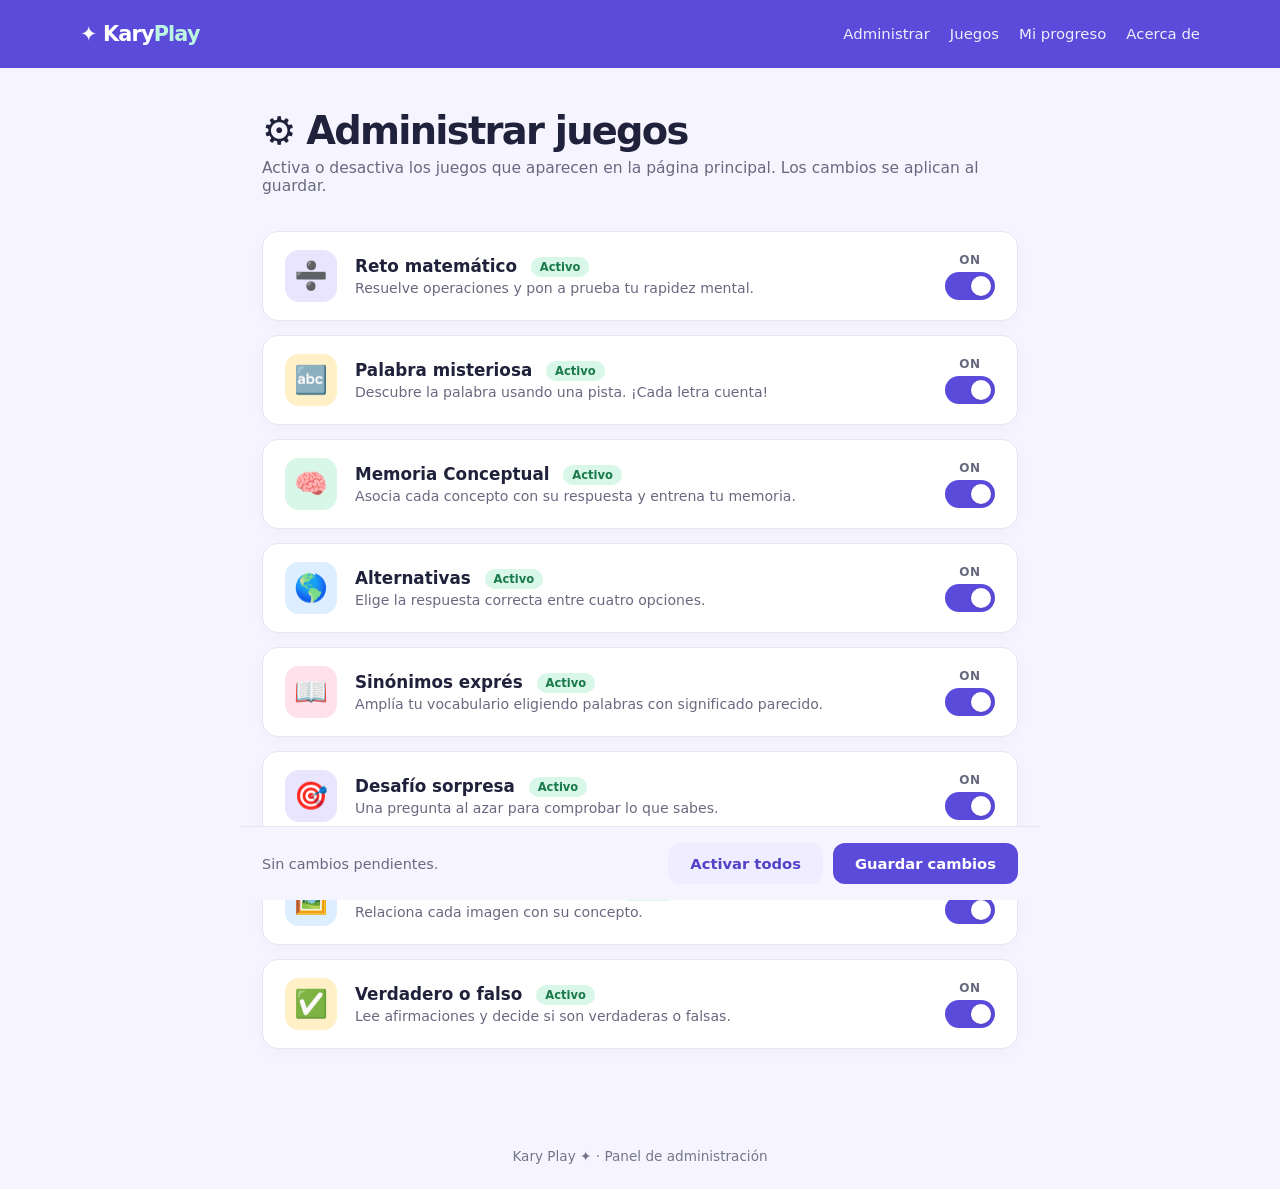
==== admin.html @ c6dd1d14 "Agregar juego Verdadero o falso con 8 archivos JSON por curso" ====
﻿<!doctype html>
<html lang="es">
<head>
<meta charset="utf-8"><meta name="viewport" content="width=device-width, initial-scale=1">
<title>Administrar juegos · Kary Play</title>
<style>
:root {
  --site-primary:#5B4BDB; --site-on-primary:#FFFFFF;
  --site-secondary:#DFF7EF; --site-on-secondary:#163C35;
  --site-background:#F6F5FF; --site-on-background:#20213A;
  --site-font-body:Inter, ui-sans-serif, system-ui, -apple-system, BlinkMacSystemFont, "Segoe UI", sans-serif;
  color-scheme:light dark;
}
*{box-sizing:border-box}
body{margin:0;font-family:var(--site-font-body);background:var(--site-background);color:var(--site-on-background)}
#app{background-color:var(--site-background);color:var(--site-on-background);min-height:100vh}
header{background:var(--site-primary);color:var(--site-on-primary);padding:22px max(22px,calc((100vw - 1120px)/2));display:flex;align-items:center;justify-content:space-between;gap:16px}
.logo{font-weight:900;font-size:1.3rem;letter-spacing:-.04em}.logo span{color:#BDF5E3}
.nav{display:flex;gap:20px;font-size:.93rem}.nav a{color:inherit;text-decoration:none;opacity:.9}.nav a:hover{text-decoration:underline}
main{max-width:800px;margin:auto;padding:40px 22px 60px}
.page-title{font-size:clamp(1.6rem,4vw,2.4rem);letter-spacing:-.045em;margin:0 0 6px}
.page-sub{color:light-dark(#686980,#c6c6d9);margin:0 0 36px;font-size:.97rem}
.games-list{display:flex;flex-direction:column;gap:14px}
.game-row{background:light-dark(#FFFFFF,#24243A);border:1px solid light-dark(#E7E5F3,#3b3b53);border-radius:16px;padding:18px 22px;display:flex;align-items:center;gap:18px;box-shadow:0 4px 14px #3028790a;transition:opacity .2s}
.game-row.disabled-row{opacity:.55}
.game-icon{height:52px;width:52px;border-radius:14px;display:grid;place-items:center;font-size:1.7rem;flex-shrink:0}
.purple{background:#E9E5FF}.yellow{background:#FFF0C8}.green{background:#D9F7E9}.blue{background:#DCEEFF}.pink{background:#FFE1EC}
.game-info{flex:1}
.game-info h3{margin:0 0 3px;font-size:1.05rem}
.game-info p{margin:0;font-size:.88rem;color:light-dark(#686980,#c6c6d9)}
/* Toggle switch */
.toggle-wrap{display:flex;flex-direction:column;align-items:center;gap:5px;flex-shrink:0}
.toggle-label{font-size:.75rem;font-weight:700;color:light-dark(#686980,#c6c6d9);text-transform:uppercase;letter-spacing:.06em}
.toggle{position:relative;display:inline-block;width:50px;height:28px}
.toggle input{opacity:0;width:0;height:0}
.slider{position:absolute;inset:0;background:light-dark(#D5D3EC,#44445d);border-radius:28px;cursor:pointer;transition:background .2s}
.slider:before{content:'';position:absolute;height:20px;width:20px;left:4px;top:4px;background:#fff;border-radius:50%;transition:transform .2s;box-shadow:0 1px 4px #0002}
input:checked + .slider{background:#5B4BDB}
input:checked + .slider:before{transform:translateX(22px)}
.badge{display:inline-block;font-size:.72rem;font-weight:800;padding:3px 9px;border-radius:20px;margin-left:8px;vertical-align:middle}
.badge.on{background:#D9F7E9;color:#1a7a4a}
.badge.off{background:#FFE1EC;color:#a5334d}
.save-bar{position:sticky;bottom:0;background:light-dark(#F6F5FF,#1a1a2e);border-top:1px solid light-dark(#E7E5F3,#3b3b53);padding:16px 22px;display:flex;align-items:center;justify-content:space-between;gap:16px;margin:0 -22px -60px}
.save-bar p{margin:0;font-size:.9rem;color:light-dark(#686980,#c6c6d9)}
.btn{border:0;border-radius:12px;padding:12px 22px;background:var(--site-primary);color:white;font-weight:800;font-size:.92rem;cursor:pointer;font-family:inherit}
.btn:hover{filter:brightness(1.08);transform:translateY(-1px)}
.btn.secondary{background:light-dark(#EFEDFF,#39364f);color:light-dark(#5142c8,#ddd8ff)}
.toast{position:fixed;bottom:80px;left:50%;transform:translateX(-50%) translateY(20px);background:#20213A;color:#fff;padding:12px 24px;border-radius:12px;font-size:.9rem;font-weight:700;opacity:0;pointer-events:none;transition:opacity .3s,transform .3s;z-index:99}
.toast.show{opacity:1;transform:translateX(-50%) translateY(0)}
footer{text-align:center;padding:25px;color:light-dark(#74758a,#b6b6ca);font-size:.85rem}
@media(max-width:600px){.game-row{flex-wrap:wrap}.toggle-wrap{flex-direction:row;gap:10px}.save-bar{flex-direction:column;align-items:stretch;text-align:center}}
@media(prefers-color-scheme:dark){body{background:#16162a}}
</style>
</head>
<body><div id="app">
<header>
  <div class="logo">✦ Kary<span>Play</span></div>
  <nav class="nav">
    <a href="admin.html">Administrar</a>
    <a href="index.html#juegos">Juegos</a>
    <a href="index.html#progreso">Mi progreso</a>
    <a href="index.html#acerca">Acerca de</a>
  </nav>
</header>
<main>
  <h1 class="page-title">⚙️ Administrar juegos</h1>
  <p class="page-sub">Activa o desactiva los juegos que aparecen en la página principal. Los cambios se aplican al guardar.</p>

  <div class="games-list" id="gamesList"></div>

  <div class="save-bar">
    <p id="statusMsg">Sin cambios pendientes.</p>
    <div style="display:flex;gap:10px">
      <button class="btn secondary" onclick="resetAll()">Activar todos</button>
      <button class="btn" onclick="saveSettings()">Guardar cambios</button>
    </div>
  </div>
</main>
<footer>Kary Play ✦ · Panel de administración</footer>
</div>

<div class="toast" id="toast"></div>

<script>
const GAMES = [
  { id:'math',     icon:'➗', color:'purple', name:'Reto matemático',         desc:'Resuelve operaciones y pon a prueba tu rapidez mental.' },
  { id:'word',     icon:'🔤', color:'yellow', name:'Palabra misteriosa',       desc:'Descubre la palabra usando una pista. ¡Cada letra cuenta!' },
  { id:'memory',   icon:'🧠', color:'green',  name:'Memoria Conceptual',       desc:'Asocia cada concepto con su respuesta y entrena tu memoria.' },
  { id:'trivia',   icon:'🌎', color:'blue',   name:'Alternativas',             desc:'Elige la respuesta correcta entre cuatro opciones.' },
  { id:'synonym',  icon:'📖', color:'pink',   name:'Sinónimos exprés',         desc:'Amplía tu vocabulario eligiendo palabras con significado parecido.' },
  { id:'surprise', icon:'🎯', color:'purple', name:'Desafío sorpresa',         desc:'Una pregunta al azar para comprobar lo que sabes.' },
  { id:'match',    icon:'🖼️', color:'blue',   name:'Match: Imagen y concepto', desc:'Relaciona cada imagen con su concepto.' },
  { id:'vf',       icon:'✅',  color:'yellow', name:'Verdadero o falso',         desc:'Lee afirmaciones y decide si son verdaderas o falsas.' }
];

const STORAGE_KEY = 'karyplay_games';

function loadSettings() {
  try {
    const saved = localStorage.getItem(STORAGE_KEY);
    return saved ? JSON.parse(saved) : {};
  } catch { return {}; }
}

function isEnabled(id, settings) {
  return settings[id] !== false; // default: enabled
}

let current = loadSettings();
let saved   = loadSettings();
let dirty   = false;

function render() {
  const list = document.getElementById('gamesList');
  list.innerHTML = '';
  GAMES.forEach(g => {
    const on = isEnabled(g.id, current);
    const row = document.createElement('div');
    row.className = 'game-row' + (on ? '' : ' disabled-row');
    row.id = 'row-' + g.id;
    row.innerHTML = `
      <div class="game-icon ${g.color}">${g.icon}</div>
      <div class="game-info">
        <h3>${g.name} <span class="badge ${on ? 'on' : 'off'}" id="badge-${g.id}">${on ? 'Activo' : 'Inactivo'}</span></h3>
        <p>${g.desc}</p>
      </div>
      <div class="toggle-wrap">
        <span class="toggle-label">${on ? 'ON' : 'OFF'}</span>
        <label class="toggle" aria-label="Activar ${g.name}">
          <input type="checkbox" id="toggle-${g.id}" ${on ? 'checked' : ''} onchange="toggle('${g.id}')">
          <span class="slider"></span>
        </label>
      </div>`;
    list.appendChild(row);
  });
  updateStatus();
}

function toggle(id) {
  const checked = document.getElementById('toggle-' + id).checked;
  current[id] = checked;
  const row   = document.getElementById('row-' + id);
  const badge = document.getElementById('badge-' + id);
  const label = row.querySelector('.toggle-label');
  row.className = 'game-row' + (checked ? '' : ' disabled-row');
  badge.className = 'badge ' + (checked ? 'on' : 'off');
  badge.textContent = checked ? 'Activo' : 'Inactivo';
  label.textContent = checked ? 'ON' : 'OFF';
  dirty = true;
  updateStatus();
}

function updateStatus() {
  const pending = GAMES.filter(g => current[g.id] !== saved[g.id]).length;
  document.getElementById('statusMsg').textContent =
    pending > 0
      ? `${pending} cambio${pending > 1 ? 's' : ''} sin guardar.`
      : 'Sin cambios pendientes.';
}

function saveSettings() {
  try {
    localStorage.setItem(STORAGE_KEY, JSON.stringify(current));
    saved  = { ...current };
    dirty  = false;
    showToast('✅ Cambios guardados correctamente.');
    updateStatus();
  } catch {
    showToast('❌ Error al guardar. Verifica que las cookies estén habilitadas.');
  }
}

function resetAll() {
  GAMES.forEach(g => { current[g.id] = true; });
  render();
  dirty = true;
  updateStatus();
}

function showToast(msg) {
  const t = document.getElementById('toast');
  t.textContent = msg;
  t.classList.add('show');
  setTimeout(() => t.classList.remove('show'), 2800);
}

// Warn before leaving with unsaved changes
window.addEventListener('beforeunload', e => {
  if (dirty) { e.preventDefault(); e.returnValue = ''; }
});

render();
</script>
</body></html>
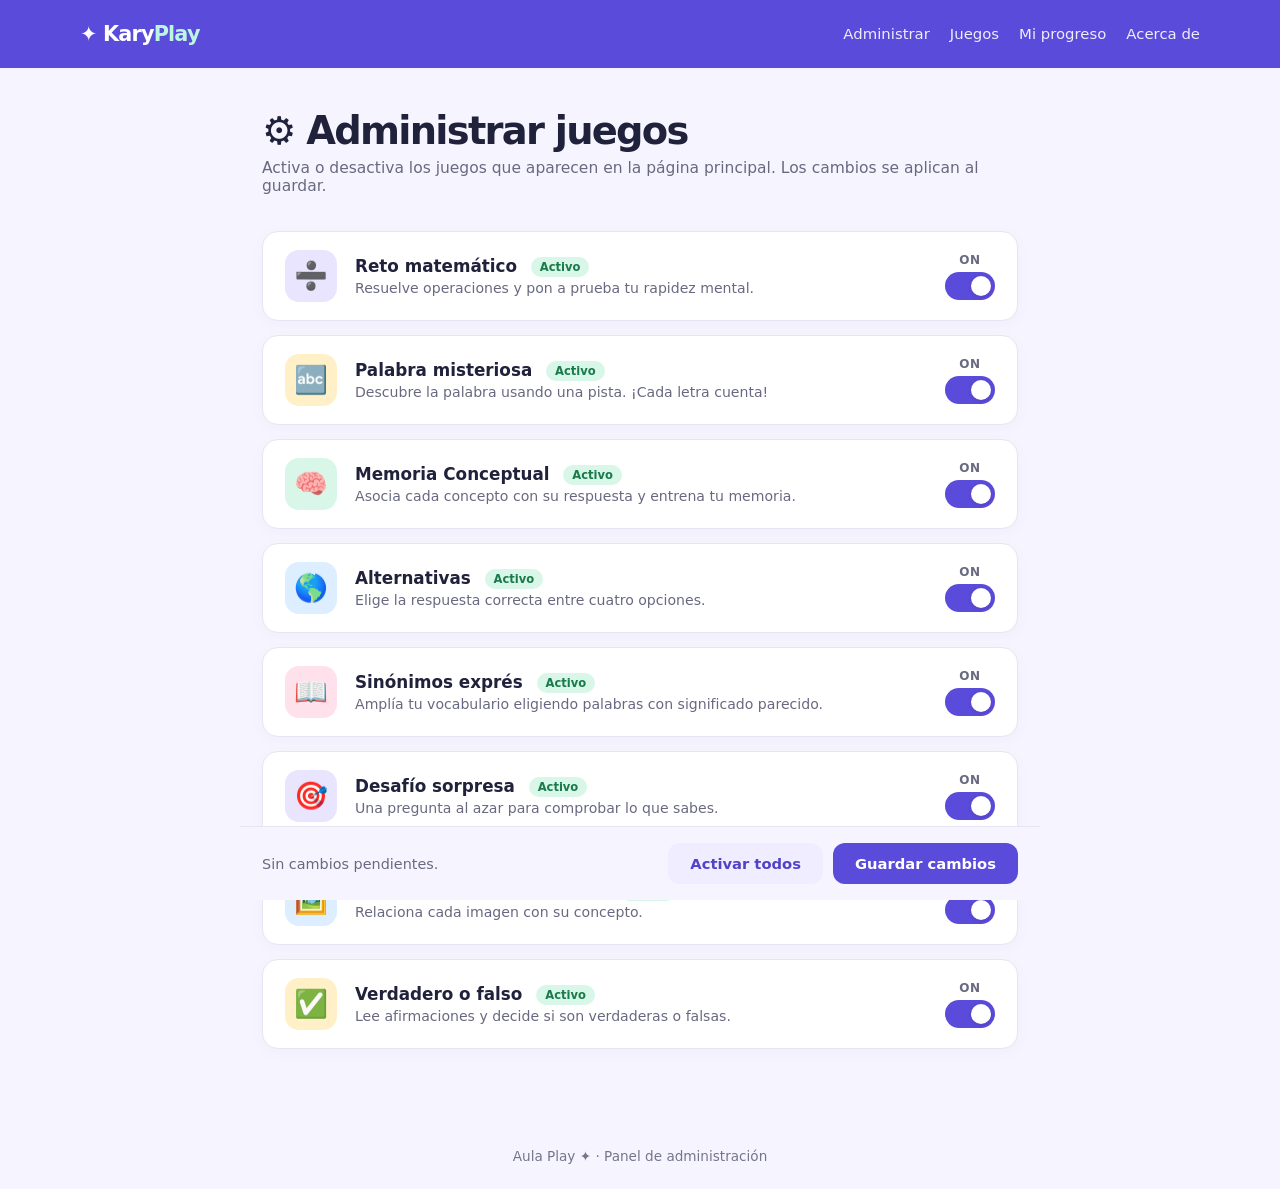
==== commit f5bea49b: "Reemplazar Kary Play por Aula Play en todo el sitio" ====
--- a/admin.html
+++ b/admin.html
@@ -2,7 +2,7 @@
 <html lang="es">
 <head>
 <meta charset="utf-8"><meta name="viewport" content="width=device-width, initial-scale=1">
-<title>Administrar juegos · Kary Play</title>
+<title>Administrar juegos · Aula Play</title>
 <style>
 :root {
   --site-primary:#5B4BDB; --site-on-primary:#FFFFFF;
@@ -76,7 +76,7 @@
     </div>
   </div>
 </main>
-<footer>Kary Play ✦ · Panel de administración</footer>
+<footer>Aula Play ✦ · Panel de administración</footer>
 </div>
 
 <div class="toast" id="toast"></div>
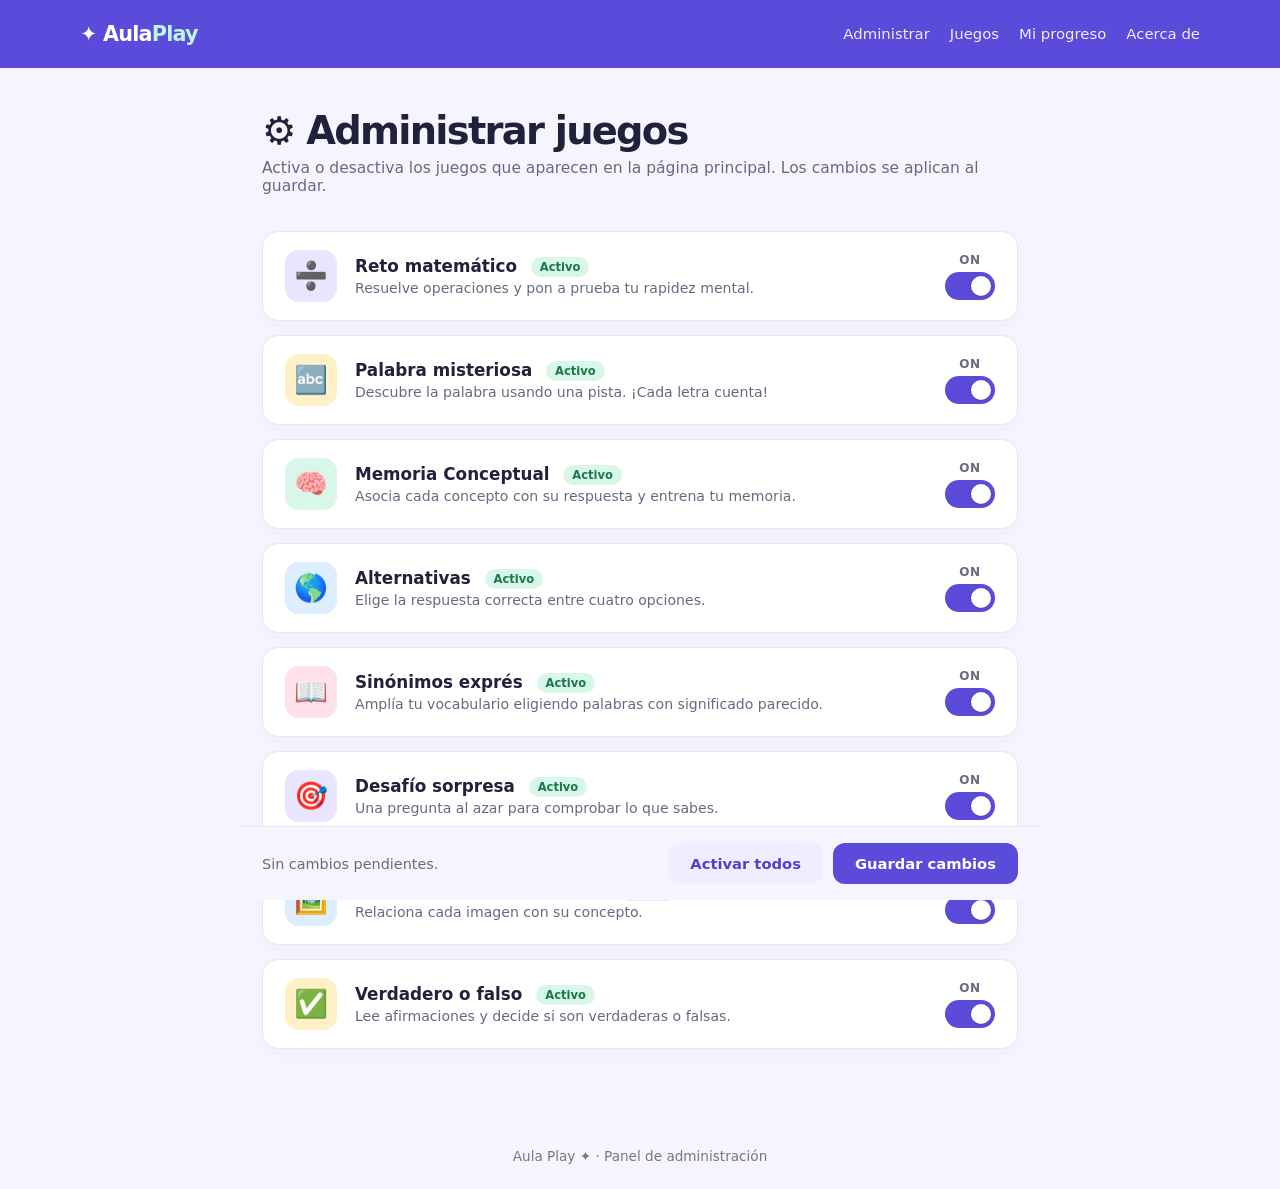
==== commit d0187625: "Completar reemplazo de Kary por Aula en logotipos del encabezado" ====
--- a/admin.html
+++ b/admin.html
@@ -54,7 +54,7 @@
 </head>
 <body><div id="app">
 <header>
-  <div class="logo">✦ Kary<span>Play</span></div>
+  <div class="logo">✦ Aula<span>Play</span></div>
   <nav class="nav">
     <a href="admin.html">Administrar</a>
     <a href="index.html#juegos">Juegos</a>
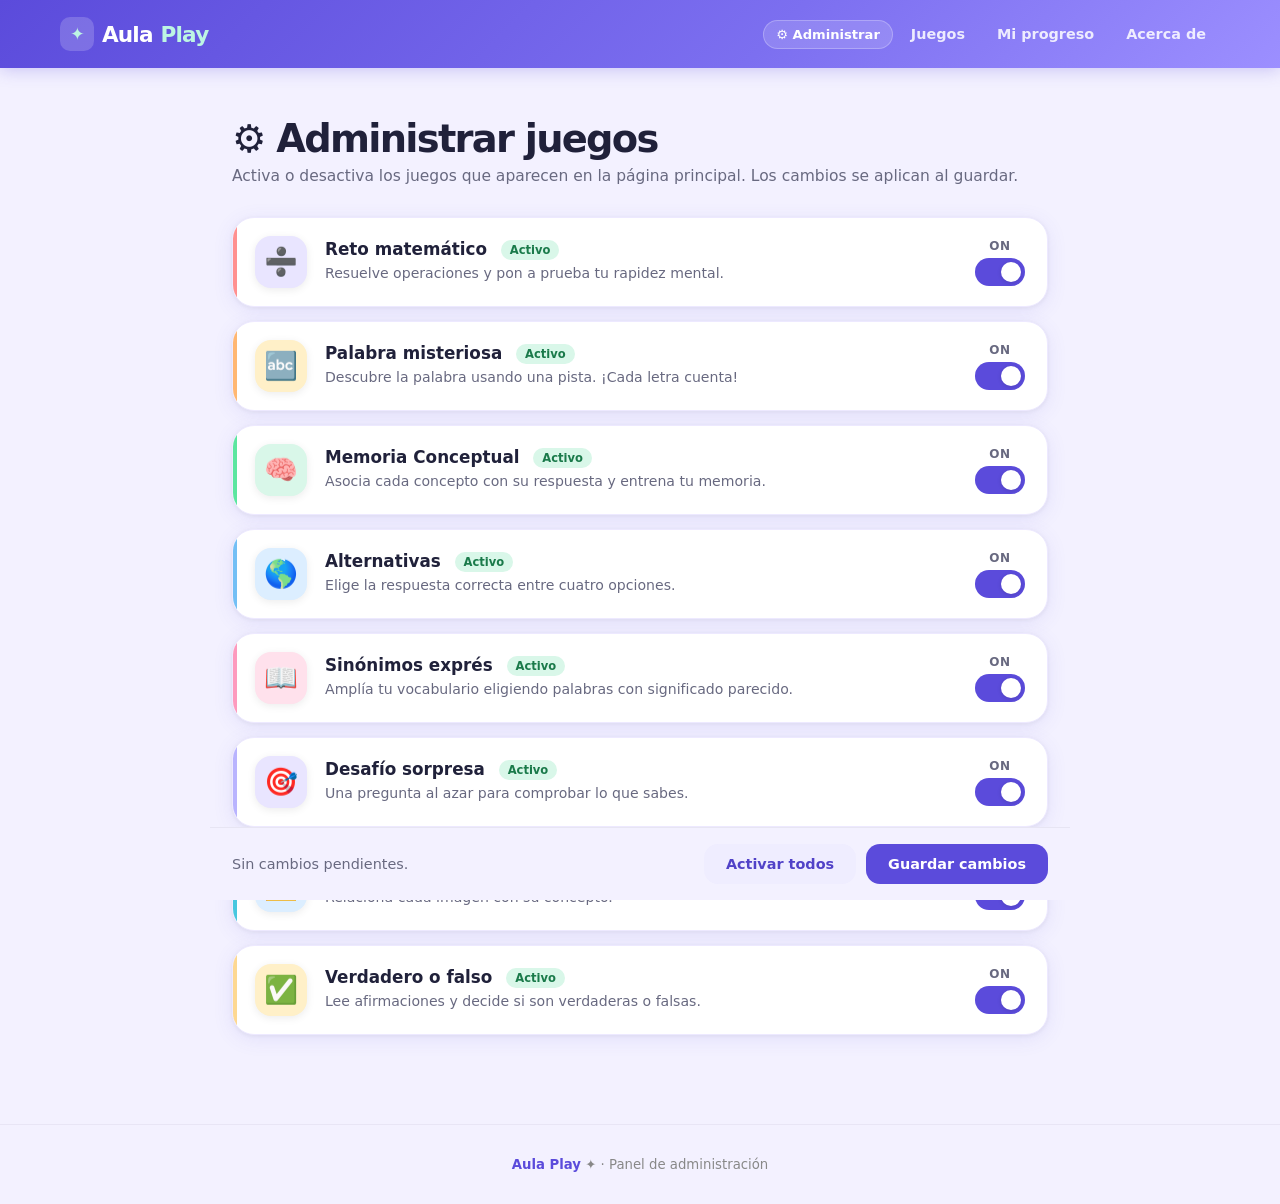
==== commit fa0d6b69: "Homologar estilo de admin.html con el rediseño de index.html" ====
--- a/admin.html
+++ b/admin.html
@@ -4,31 +4,168 @@
 <meta charset="utf-8"><meta name="viewport" content="width=device-width, initial-scale=1">
 <title>Administrar juegos · Aula Play</title>
 <style>
+/* ═══════════════════════════════════════════════════════════════
+   VARIABLES Y RESET (homologado con index.html)
+═══════════════════════════════════════════════════════════════ */
 :root {
-  --site-primary:#5B4BDB; --site-on-primary:#FFFFFF;
-  --site-secondary:#DFF7EF; --site-on-secondary:#163C35;
-  --site-background:#F6F5FF; --site-on-background:#20213A;
+  --site-primary:#5B4BDB;
+  --site-primary-dark:#4538b8;
+  --site-primary-light:#7c6ff0;
+  --site-on-primary:#FFFFFF;
+  --site-secondary:#DFF7EF;
+  --site-on-secondary:#163C35;
+  --site-background:#F3F1FF;
+  --site-on-background:#20213A;
+
   --site-font-body:Inter, ui-sans-serif, system-ui, -apple-system, BlinkMacSystemFont, "Segoe UI", sans-serif;
+
+  --radius-card:22px;
+  --radius-btn:14px;
+  --shadow-card:0 4px 20px rgba(91,75,219,.10), 0 1px 4px rgba(0,0,0,.06);
+  --shadow-card-hover:0 12px 36px rgba(91,75,219,.18), 0 2px 8px rgba(0,0,0,.08);
+  --transition-fast:.15s ease;
+  --transition-med:.25s ease;
+
   color-scheme:light dark;
 }
-*{box-sizing:border-box}
-body{margin:0;font-family:var(--site-font-body);background:var(--site-background);color:var(--site-on-background)}
-#app{background-color:var(--site-background);color:var(--site-on-background);min-height:100vh}
-header{background:var(--site-primary);color:var(--site-on-primary);padding:22px max(22px,calc((100vw - 1120px)/2));display:flex;align-items:center;justify-content:space-between;gap:16px}
-.logo{font-weight:900;font-size:1.3rem;letter-spacing:-.04em}.logo span{color:#BDF5E3}
-.nav{display:flex;gap:20px;font-size:.93rem}.nav a{color:inherit;text-decoration:none;opacity:.9}.nav a:hover{text-decoration:underline}
-main{max-width:800px;margin:auto;padding:40px 22px 60px}
-.page-title{font-size:clamp(1.6rem,4vw,2.4rem);letter-spacing:-.045em;margin:0 0 6px}
-.page-sub{color:light-dark(#686980,#c6c6d9);margin:0 0 36px;font-size:.97rem}
+
+*, *::before, *::after { box-sizing:border-box; }
+body {
+  margin:0;
+  font-family:var(--site-font-body);
+  background:var(--site-background);
+  color:var(--site-on-background);
+  -webkit-font-smoothing:antialiased;
+}
+#app {
+  background:var(--site-background);
+  color:var(--site-on-background);
+  min-height:100vh;
+}
+
+/* ═══════════════════════════════════════════════════════════════
+   HEADER & NAVEGACIÓN (homologado con index.html)
+═══════════════════════════════════════════════════════════════ */
+header {
+  background: linear-gradient(135deg, #5B4BDB 0%, #7c6ff0 60%, #9c8fff 100%);
+  color:var(--site-on-primary);
+  padding:0 max(22px, calc((100vw - 1160px) / 2));
+  display:flex;
+  align-items:center;
+  justify-content:space-between;
+  gap:16px;
+  height:68px;
+  position:sticky;
+  top:0;
+  z-index:100;
+  box-shadow:0 2px 16px rgba(91,75,219,.28);
+}
+.logo {
+  font-weight:900;
+  font-size:1.35rem;
+  letter-spacing:-.04em;
+  display:flex;
+  align-items:center;
+  gap:8px;
+  text-decoration:none;
+  color:inherit;
+}
+.logo .logo-icon {
+  width:34px;
+  height:34px;
+  background:rgba(255,255,255,.18);
+  border-radius:10px;
+  display:grid;
+  place-items:center;
+  font-size:1.1rem;
+  flex-shrink:0;
+}
+.logo span { color:#BDF5E3; }
+
+.nav {
+  display:flex;
+  align-items:center;
+  gap:4px;
+  font-size:.9rem;
+}
+.nav a {
+  color:rgba(255,255,255,.85);
+  text-decoration:none;
+  padding:7px 14px;
+  border-radius:20px;
+  font-weight:600;
+  transition:background var(--transition-fast), color var(--transition-fast);
+  white-space:nowrap;
+}
+.nav a:hover {
+  background:rgba(255,255,255,.18);
+  color:#fff;
+  text-decoration:none;
+}
+.nav a:first-child {
+  background:rgba(255,255,255,.15);
+  color:#fff;
+  font-size:.82rem;
+  padding:6px 12px;
+  border:1px solid rgba(255,255,255,.25);
+}
+.nav a:first-child:hover { background:rgba(255,255,255,.28); }
+
+/* ═══════════════════════════════════════════════════════════════
+   MAIN & CABECERA DE PÁGINA
+═══════════════════════════════════════════════════════════════ */
+main{max-width:860px;margin:0 auto;padding:48px 22px 70px}
+.page-title{font-size:clamp(1.6rem,4vw,2.4rem);letter-spacing:-.045em;margin:0 0 6px;font-weight:900}
+.page-sub{color:light-dark(#686980,#c6c6d9);margin:0 0 32px;font-size:.97rem}
+
+/* ═══════════════════════════════════════════════════════════════
+   LISTA DE JUEGOS (tarjetas homologadas con .game-card)
+═══════════════════════════════════════════════════════════════ */
 .games-list{display:flex;flex-direction:column;gap:14px}
-.game-row{background:light-dark(#FFFFFF,#24243A);border:1px solid light-dark(#E7E5F3,#3b3b53);border-radius:16px;padding:18px 22px;display:flex;align-items:center;gap:18px;box-shadow:0 4px 14px #3028790a;transition:opacity .2s}
-.game-row.disabled-row{opacity:.55}
-.game-icon{height:52px;width:52px;border-radius:14px;display:grid;place-items:center;font-size:1.7rem;flex-shrink:0}
+.game-row{
+  background:light-dark(#FFFFFF,#1e1e34);
+  border:1.5px solid light-dark(#ede9ff,#2e2e4a);
+  border-radius:var(--radius-card);
+  padding:18px 22px;
+  display:flex;
+  align-items:center;
+  gap:18px;
+  box-shadow:var(--shadow-card);
+  transition:transform var(--transition-med),box-shadow var(--transition-med),border-color var(--transition-med),opacity .2s;
+  position:relative;
+  overflow:hidden;
+}
+.game-row::before{
+  content:'';
+  position:absolute;
+  top:0;left:0;bottom:0;
+  width:4px;
+  background:var(--card-accent,#5B4BDB);
+  opacity:.75;
+}
+.game-row:hover{
+  transform:translateY(-3px);
+  box-shadow:var(--shadow-card-hover);
+  border-color:light-dark(#c8bfff,#4a4070);
+}
+.game-row.disabled-row{opacity:.5}
+/* Acentos por juego (mismo criterio que index.html) */
+#row-math    { --card-accent:#FF6B6B; }
+#row-word    { --card-accent:#FF9F43; }
+#row-memory  { --card-accent:#26de81; }
+#row-trivia  { --card-accent:#45AAF2; }
+#row-synonym { --card-accent:#FD79A8; }
+#row-surprise{ --card-accent:#A29BFE; }
+#row-match   { --card-accent:#0AB5D5; }
+#row-vf      { --card-accent:#FDCB6E; }
+
+.game-icon{height:52px;width:52px;border-radius:16px;display:grid;place-items:center;font-size:1.7rem;flex-shrink:0;box-shadow:0 2px 8px rgba(0,0,0,.08)}
 .purple{background:#E9E5FF}.yellow{background:#FFF0C8}.green{background:#D9F7E9}.blue{background:#DCEEFF}.pink{background:#FFE1EC}
-.game-info{flex:1}
-.game-info h3{margin:0 0 3px;font-size:1.05rem}
-.game-info p{margin:0;font-size:.88rem;color:light-dark(#686980,#c6c6d9)}
-/* Toggle switch */
+.game-info{flex:1;min-width:0}
+.game-info h3{margin:0 0 3px;font-size:1.05rem;font-weight:800}
+.game-info p{margin:0;font-size:.88rem;color:light-dark(#686980,#c6c6d9);line-height:1.5}
+
+/* ── Toggle switch ── */
 .toggle-wrap{display:flex;flex-direction:column;align-items:center;gap:5px;flex-shrink:0}
 .toggle-label{font-size:.75rem;font-weight:700;color:light-dark(#686980,#c6c6d9);text-transform:uppercase;letter-spacing:.06em}
 .toggle{position:relative;display:inline-block;width:50px;height:28px}
@@ -37,26 +174,86 @@
 .slider:before{content:'';position:absolute;height:20px;width:20px;left:4px;top:4px;background:#fff;border-radius:50%;transition:transform .2s;box-shadow:0 1px 4px #0002}
 input:checked + .slider{background:#5B4BDB}
 input:checked + .slider:before{transform:translateX(22px)}
+
+/* ── Badges ── */
 .badge{display:inline-block;font-size:.72rem;font-weight:800;padding:3px 9px;border-radius:20px;margin-left:8px;vertical-align:middle}
 .badge.on{background:#D9F7E9;color:#1a7a4a}
 .badge.off{background:#FFE1EC;color:#a5334d}
-.save-bar{position:sticky;bottom:0;background:light-dark(#F6F5FF,#1a1a2e);border-top:1px solid light-dark(#E7E5F3,#3b3b53);padding:16px 22px;display:flex;align-items:center;justify-content:space-between;gap:16px;margin:0 -22px -60px}
+
+/* ═══════════════════════════════════════════════════════════════
+   BARRA DE GUARDADO
+═══════════════════════════════════════════════════════════════ */
+.save-bar{position:sticky;bottom:0;background:light-dark(#F3F1FF,#131325);border-top:1px solid light-dark(#E7E5F3,#2a2a40);padding:16px 22px;display:flex;align-items:center;justify-content:space-between;gap:16px;margin:0 -22px -70px}
 .save-bar p{margin:0;font-size:.9rem;color:light-dark(#686980,#c6c6d9)}
-.btn{border:0;border-radius:12px;padding:12px 22px;background:var(--site-primary);color:white;font-weight:800;font-size:.92rem;cursor:pointer;font-family:inherit}
-.btn:hover{filter:brightness(1.08);transform:translateY(-1px)}
-.btn.secondary{background:light-dark(#EFEDFF,#39364f);color:light-dark(#5142c8,#ddd8ff)}
-.toast{position:fixed;bottom:80px;left:50%;transform:translateX(-50%) translateY(20px);background:#20213A;color:#fff;padding:12px 24px;border-radius:12px;font-size:.9rem;font-weight:700;opacity:0;pointer-events:none;transition:opacity .3s,transform .3s;z-index:99}
+
+/* ═══════════════════════════════════════════════════════════════
+   BOTONES (homologado con index.html)
+═══════════════════════════════════════════════════════════════ */
+.btn{
+  border:0;
+  border-radius:var(--radius-btn);
+  padding:12px 22px;
+  background:var(--site-primary);
+  color:#fff;
+  font-weight:800;
+  font-size:.9rem;
+  cursor:pointer;
+  font-family:inherit;
+  transition:transform var(--transition-fast),box-shadow var(--transition-fast),filter var(--transition-fast);
+  display:inline-flex;
+  align-items:center;
+  justify-content:center;
+  gap:6px;
+}
+.btn:hover{filter:brightness(1.1);transform:translateY(-1px);box-shadow:0 4px 14px rgba(91,75,219,.35)}
+.btn:active{transform:translateY(0);box-shadow:none}
+.btn.secondary{background:light-dark(#EFEDFF,#39364f);color:light-dark(#5142c8,#ddd8ff);box-shadow:none}
+.btn.secondary:hover{background:light-dark(#e4e0ff,#44415e);box-shadow:0 2px 8px rgba(91,75,219,.15)}
+
+/* ═══════════════════════════════════════════════════════════════
+   TOAST
+═══════════════════════════════════════════════════════════════ */
+.toast{position:fixed;bottom:80px;left:50%;transform:translateX(-50%) translateY(20px);background:#20213A;color:#fff;padding:12px 24px;border-radius:14px;font-size:.9rem;font-weight:700;opacity:0;pointer-events:none;transition:opacity .3s,transform .3s;z-index:300;box-shadow:0 8px 28px rgba(0,0,0,.25)}
 .toast.show{opacity:1;transform:translateX(-50%) translateY(0)}
-footer{text-align:center;padding:25px;color:light-dark(#74758a,#b6b6ca);font-size:.85rem}
-@media(max-width:600px){.game-row{flex-wrap:wrap}.toggle-wrap{flex-direction:row;gap:10px}.save-bar{flex-direction:column;align-items:stretch;text-align:center}}
-@media(prefers-color-scheme:dark){body{background:#16162a}}
+
+/* ═══════════════════════════════════════════════════════════════
+   FOOTER (homologado con index.html)
+═══════════════════════════════════════════════════════════════ */
+footer{text-align:center;padding:32px 22px;color:light-dark(#888,#b6b6ca);font-size:.83rem;border-top:1px solid light-dark(#e8e5f5,#2a2a40);margin-top:16px}
+footer strong{color:var(--site-primary);font-weight:800}
+
+/* ═══════════════════════════════════════════════════════════════
+   RESPONSIVE
+═══════════════════════════════════════════════════════════════ */
+@media(max-width:600px){
+  main{padding:32px 16px 60px}
+  header{height:58px}
+  .game-row{flex-wrap:wrap}
+  .toggle-wrap{flex-direction:row;gap:10px}
+  .save-bar{flex-direction:column;align-items:stretch;text-align:center;margin:0 -16px -60px}
+  .nav{gap:2px}
+  .nav a:nth-child(3){display:none}
+}
+
+/* ═══════════════════════════════════════════════════════════════
+   MODO OSCURO (homologado con index.html)
+═══════════════════════════════════════════════════════════════ */
+@media(prefers-color-scheme:dark){
+  :root{--site-background:#131325;--site-on-background:#e8e8f5}
+  body{background:#131325}
+  .game-row{background:#1e1e34;border-color:#2a2a44}
+  .nav a:first-child{border-color:rgba(255,255,255,.2)}
+}
 </style>
 </head>
 <body><div id="app">
 <header>
-  <div class="logo">✦ Aula<span>Play</span></div>
+  <a class="logo" href="index.html">
+    <span class="logo-icon">✦</span>
+    Aula<span>Play</span>
+  </a>
   <nav class="nav">
-    <a href="admin.html">Administrar</a>
+    <a href="admin.html">⚙️ Administrar</a>
     <a href="index.html#juegos">Juegos</a>
     <a href="index.html#progreso">Mi progreso</a>
     <a href="index.html#acerca">Acerca de</a>
@@ -76,7 +273,7 @@
     </div>
   </div>
 </main>
-<footer>Aula Play ✦ · Panel de administración</footer>
+<footer><strong>Aula Play</strong> ✦ · Panel de administración</footer>
 </div>
 
 <div class="toast" id="toast"></div>
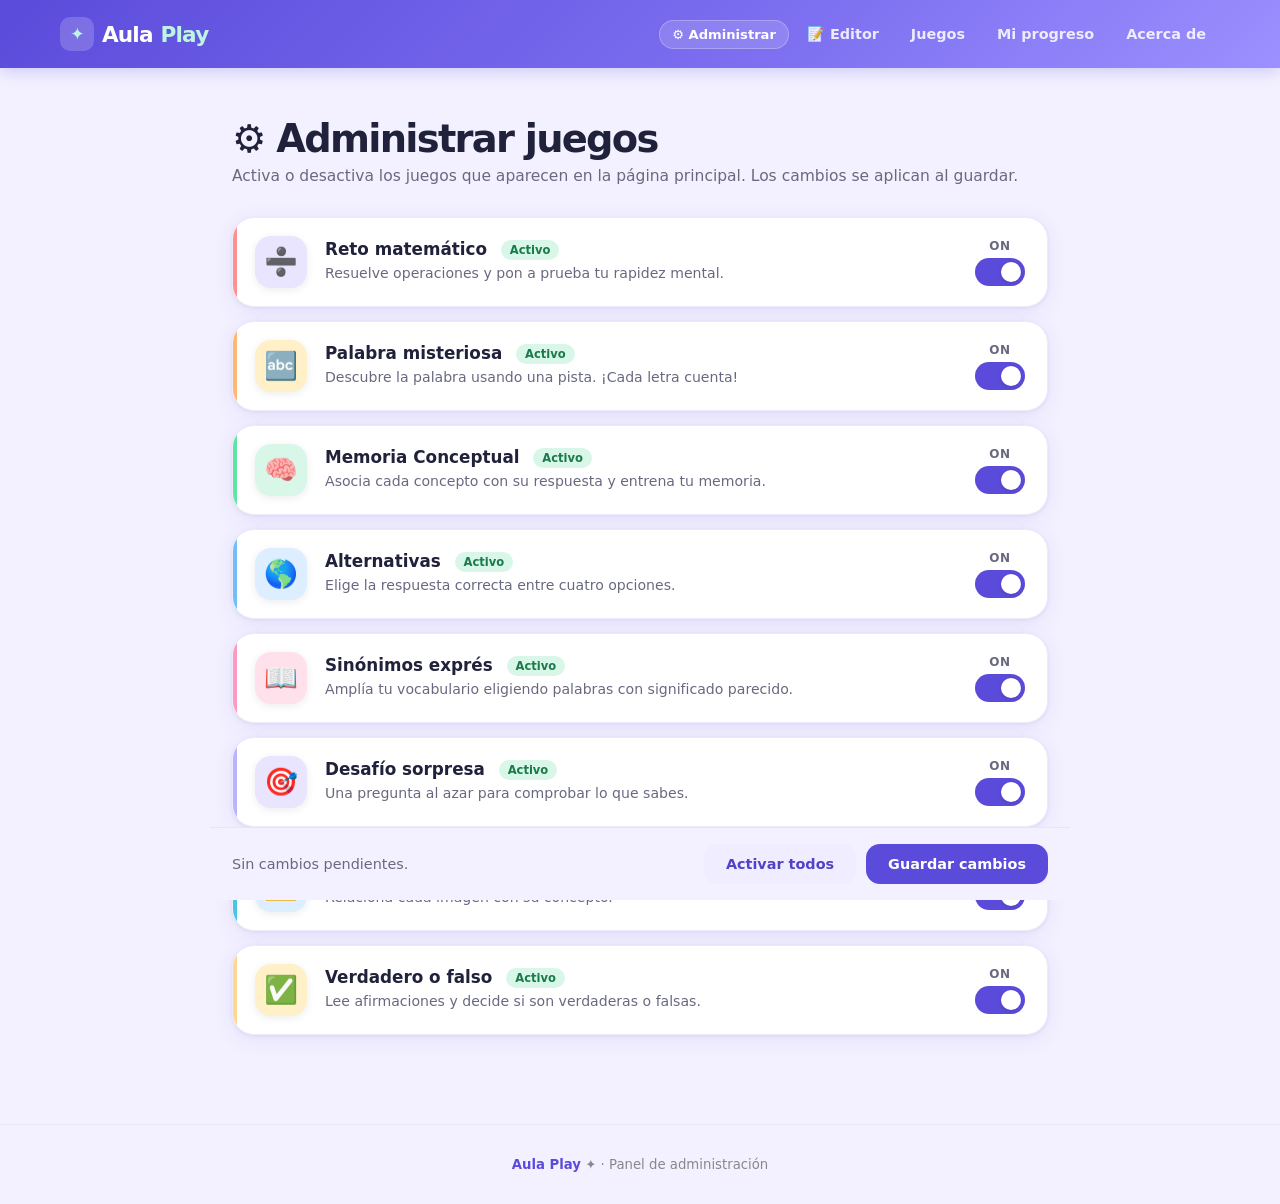
==== commit 9b909355: "Integrar Editor JSON al menu superior entre Administrar y Juegos" ====
--- a/admin.html
+++ b/admin.html
@@ -232,7 +232,7 @@
   .toggle-wrap{flex-direction:row;gap:10px}
   .save-bar{flex-direction:column;align-items:stretch;text-align:center;margin:0 -16px -60px}
   .nav{gap:2px}
-  .nav a:nth-child(3){display:none}
+  .nav a:nth-child(4){display:none}
 }
 
 /* ═══════════════════════════════════════════════════════════════
@@ -254,6 +254,7 @@
   </a>
   <nav class="nav">
     <a href="admin.html">⚙️ Administrar</a>
+    <a href="Editor_json.html">📝 Editor</a>
     <a href="index.html#juegos">Juegos</a>
     <a href="index.html#progreso">Mi progreso</a>
     <a href="index.html#acerca">Acerca de</a>
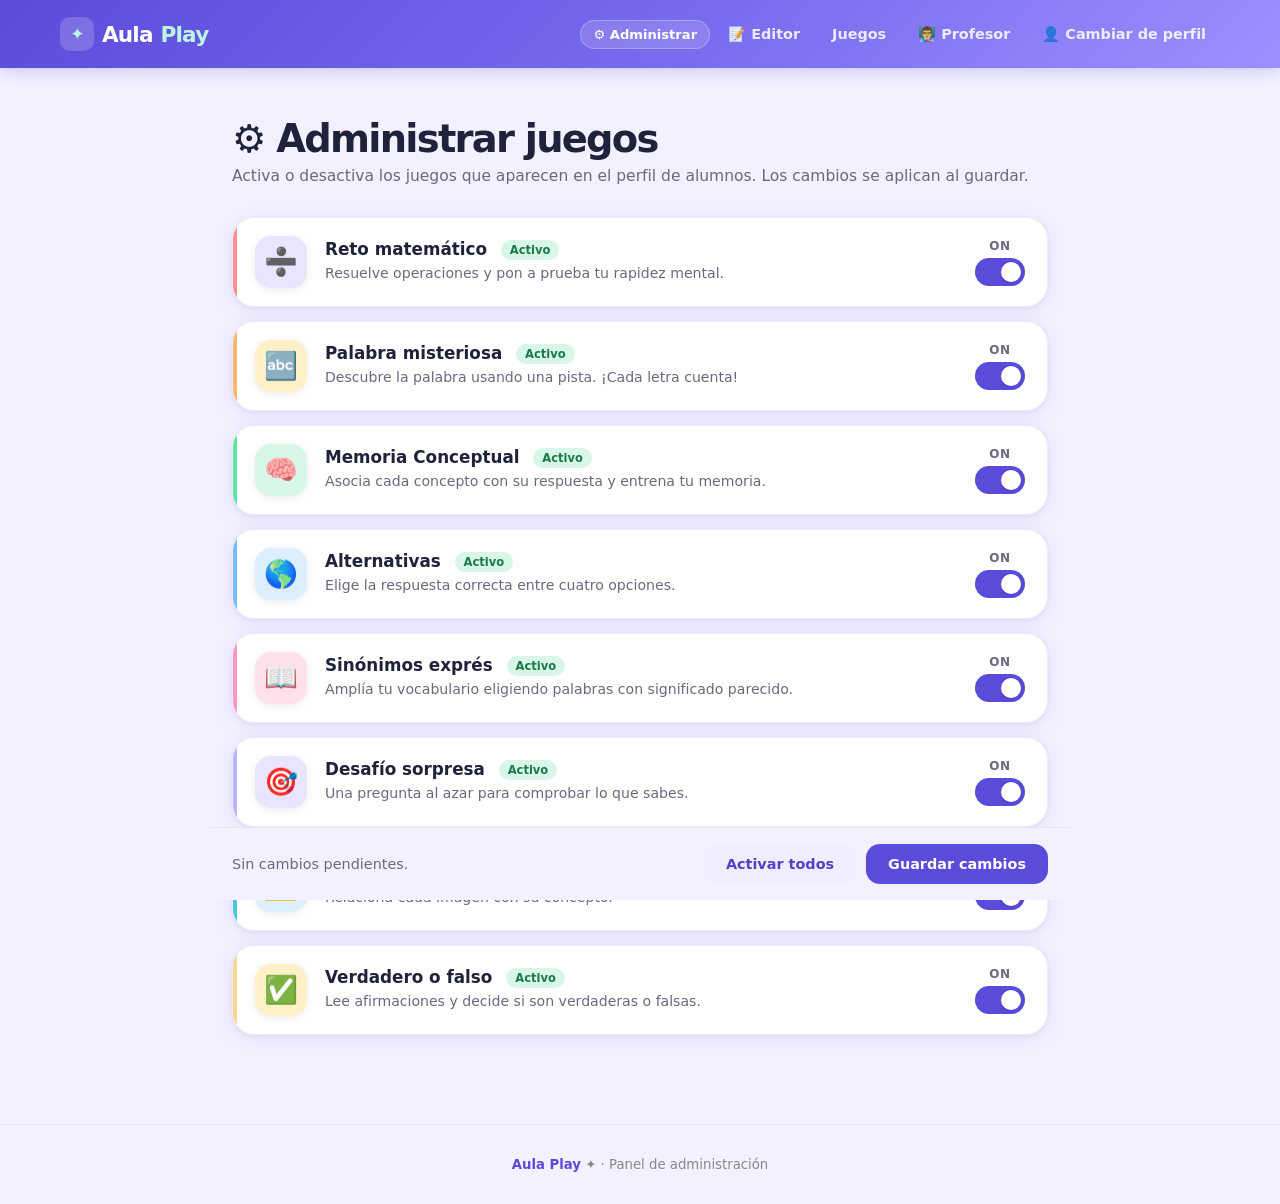
==== commit 42b3f38c: "Portada por perfil (Profesor/Alumnos) y editor JSON por juego - index.html pasa a ser la portada de " ====
--- a/admin.html
+++ b/admin.html
@@ -1,4 +1,4 @@
-﻿<!doctype html>
+<!doctype html>
 <html lang="es">
 <head>
 <meta charset="utf-8"><meta name="viewport" content="width=device-width, initial-scale=1">
@@ -248,21 +248,21 @@
 </head>
 <body><div id="app">
 <header>
-  <a class="logo" href="index.html">
+  <a class="logo" href="profesor.html">
     <span class="logo-icon">✦</span>
     Aula<span>Play</span>
   </a>
   <nav class="nav">
     <a href="admin.html">⚙️ Administrar</a>
     <a href="Editor_json.html">📝 Editor</a>
-    <a href="index.html#juegos">Juegos</a>
-    <a href="index.html#progreso">Mi progreso</a>
-    <a href="index.html#acerca">Acerca de</a>
+    <a href="alumnos.html#juegos">Juegos</a>
+    <a href="profesor.html">👨‍🏫 Profesor</a>
+    <a href="index.html" class="nav-cta">👤 Cambiar de perfil</a>
   </nav>
 </header>
 <main>
   <h1 class="page-title">⚙️ Administrar juegos</h1>
-  <p class="page-sub">Activa o desactiva los juegos que aparecen en la página principal. Los cambios se aplican al guardar.</p>
+  <p class="page-sub">Activa o desactiva los juegos que aparecen en el perfil de alumnos. Los cambios se aplican al guardar.</p>
 
   <div class="games-list" id="gamesList"></div>
 
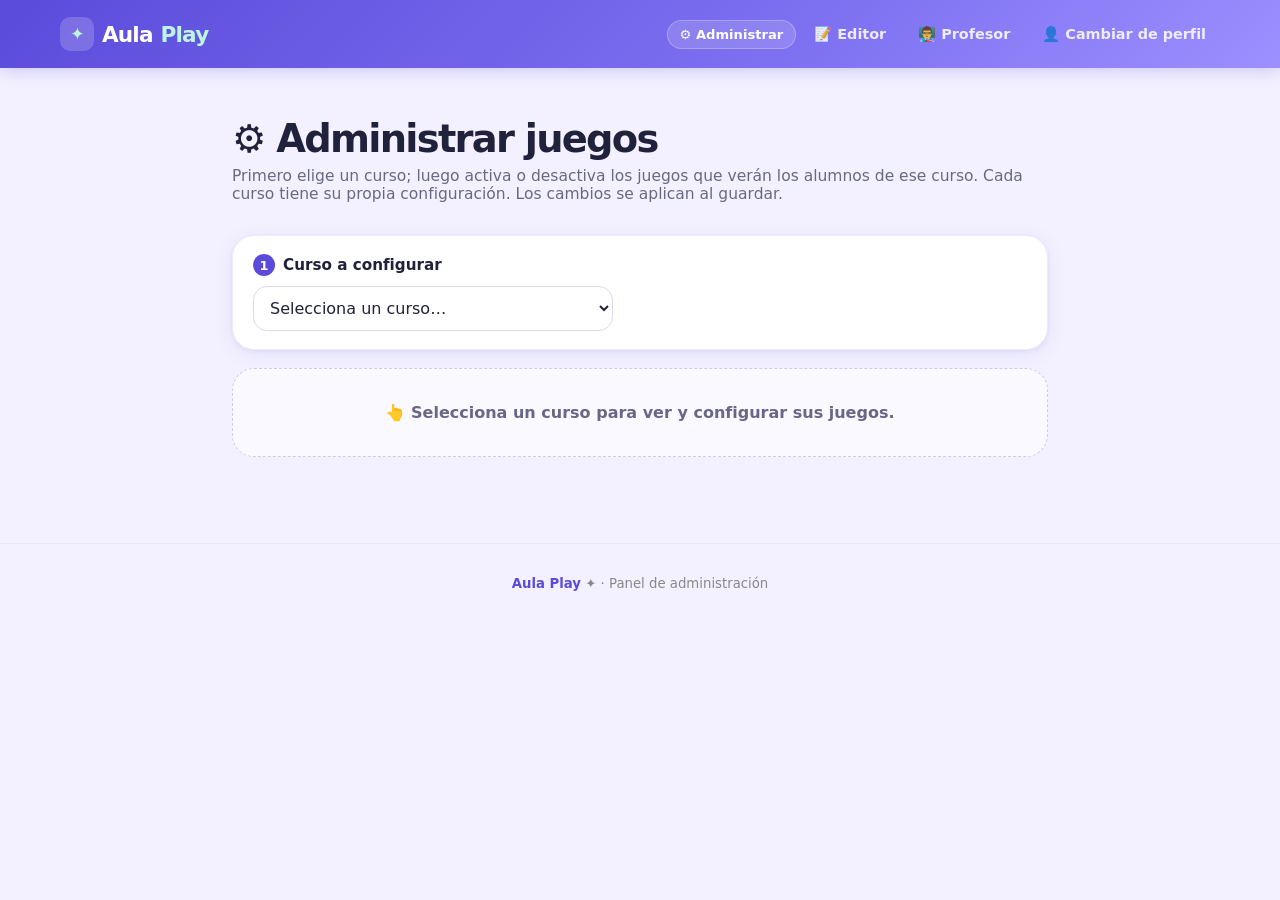
==== commit 36a1faab: "Administracion de juegos por curso y ajustes de perfil - admin.html: primero se elige el curso y lue" ====
--- a/admin.html
+++ b/admin.html
@@ -211,6 +211,16 @@
 .btn.secondary:hover{background:light-dark(#e4e0ff,#44415e);box-shadow:0 2px 8px rgba(91,75,219,.15)}
 
 /* ═══════════════════════════════════════════════════════════════
+   SELECTOR DE CURSO Y PLACEHOLDER
+═══════════════════════════════════════════════════════════════ */
+.course-pick{background:light-dark(#fff,#1e1e34);border:1px solid light-dark(#ede9ff,#2e2e4a);border-radius:var(--radius-card);padding:18px 20px;margin-bottom:18px;box-shadow:var(--shadow-card)}
+.course-pick label{display:flex;align-items:center;font-weight:800;margin:0 0 10px;font-size:.95rem}
+.course-pick select{width:100%;max-width:360px;border:1px solid light-dark(#dcd8ed,#44415e);border-radius:var(--radius-btn);padding:11px 12px;font:inherit;background:light-dark(#fff,#2b2b42);color:inherit}
+.step{display:inline-flex;align-items:center;justify-content:center;width:22px;height:22px;border-radius:50%;background:var(--site-primary);color:#fff;font-size:.8rem;font-weight:800;margin-right:8px}
+.games-placeholder{background:light-dark(#faf9ff,#23233a);border:1px dashed light-dark(#cfc8f2,#44415e);border-radius:var(--radius-card);padding:34px 20px;text-align:center;color:light-dark(#6a6687,#b6b6ca);font-weight:600}
+.config-title{font-size:1.1rem;margin:0 0 14px}
+
+/* ═══════════════════════════════════════════════════════════════
    TOAST
 ═══════════════════════════════════════════════════════════════ */
 .toast{position:fixed;bottom:80px;left:50%;transform:translateX(-50%) translateY(20px);background:#20213A;color:#fff;padding:12px 24px;border-radius:14px;font-size:.9rem;font-weight:700;opacity:0;pointer-events:none;transition:opacity .3s,transform .3s;z-index:300;box-shadow:0 8px 28px rgba(0,0,0,.25)}
@@ -255,22 +265,43 @@
   <nav class="nav">
     <a href="admin.html">⚙️ Administrar</a>
     <a href="Editor_json.html">📝 Editor</a>
-    <a href="alumnos.html#juegos">Juegos</a>
     <a href="profesor.html">👨‍🏫 Profesor</a>
     <a href="index.html" class="nav-cta">👤 Cambiar de perfil</a>
   </nav>
 </header>
 <main>
   <h1 class="page-title">⚙️ Administrar juegos</h1>
-  <p class="page-sub">Activa o desactiva los juegos que aparecen en el perfil de alumnos. Los cambios se aplican al guardar.</p>
-
-  <div class="games-list" id="gamesList"></div>
-
-  <div class="save-bar">
-    <p id="statusMsg">Sin cambios pendientes.</p>
-    <div style="display:flex;gap:10px">
-      <button class="btn secondary" onclick="resetAll()">Activar todos</button>
-      <button class="btn" onclick="saveSettings()">Guardar cambios</button>
+  <p class="page-sub">Primero elige un curso; luego activa o desactiva los juegos que verán los alumnos de ese curso. Cada curso tiene su propia configuración. Los cambios se aplican al guardar.</p>
+
+  <div class="course-pick">
+    <label for="courseSelect"><span class="step">1</span>Curso a configurar</label>
+    <select id="courseSelect" onchange="onCourseChange(this.value)">
+      <option value="">Selecciona un curso&hellip;</option>
+      <option value="1">1.º básico</option>
+      <option value="2">2.º básico</option>
+      <option value="3">3.º básico</option>
+      <option value="4">4.º básico</option>
+      <option value="5">5.º básico</option>
+      <option value="6">6.º básico</option>
+      <option value="7">7.º básico</option>
+      <option value="8">8.º básico</option>
+    </select>
+  </div>
+
+  <div id="games-placeholder" class="games-placeholder">
+    👆 Selecciona un curso para ver y configurar sus juegos.
+  </div>
+
+  <div id="configArea" style="display:none">
+    <h2 class="config-title" id="configTitle"></h2>
+    <div class="games-list" id="gamesList"></div>
+
+    <div class="save-bar">
+      <p id="statusMsg">Sin cambios pendientes.</p>
+      <div style="display:flex;gap:10px">
+        <button class="btn secondary" onclick="resetAll()">Activar todos</button>
+        <button class="btn" onclick="saveSettings()">Guardar cambios</button>
+      </div>
     </div>
   </div>
 </main>
@@ -293,20 +324,64 @@
 
 const STORAGE_KEY = 'karyplay_games';
 
-function loadSettings() {
+const CURSOS = {
+  '1':'1.º básico', '2':'2.º básico', '3':'3.º básico', '4':'4.º básico',
+  '5':'5.º básico', '6':'6.º básico', '7':'7.º básico', '8':'8.º básico'
+};
+
+/* Estructura guardada: { "1": { math:true, vf:false, ... }, "2": {...}, ... }
+   Config por curso. Default de cada juego: activo (true). */
+function loadAll() {
   try {
-    const saved = localStorage.getItem(STORAGE_KEY);
-    return saved ? JSON.parse(saved) : {};
+    const raw = JSON.parse(localStorage.getItem(STORAGE_KEY) || '{}');
+    if (!raw || typeof raw !== 'object') return {};
+    // Solo conservar entradas por curso (valores que sean objetos).
+    // El formato antiguo (valores booleanos planos) se descarta de forma segura.
+    const out = {};
+    Object.keys(raw).forEach(k => {
+      if (CURSOS[k] && raw[k] && typeof raw[k] === 'object') out[k] = { ...raw[k] };
+    });
+    return out;
   } catch { return {}; }
 }
 
-function isEnabled(id, settings) {
-  return settings[id] !== false; // default: enabled
-}
-
-let current = loadSettings();
-let saved   = loadSettings();
-let dirty   = false;
+function isEnabled(id, courseSettings) {
+  return courseSettings[id] !== false; // default: enabled
+}
+
+let allSettings = loadAll(); // config completa de todos los cursos (ya guardada)
+let curso       = '';        // curso seleccionado actualmente ('' = ninguno)
+let current     = {};        // estado editable del curso actual
+let saved       = {};        // estado guardado del curso actual
+let dirty       = false;
+
+function onCourseChange(value) {
+  // Avisar si hay cambios sin guardar antes de cambiar de curso.
+  if (dirty && !confirm('Hay cambios sin guardar en el curso actual. ¿Descartarlos y cambiar de curso?')) {
+    document.getElementById('courseSelect').value = curso;
+    return;
+  }
+  curso = value;
+  const placeholder = document.getElementById('games-placeholder');
+  const area        = document.getElementById('configArea');
+
+  if (!curso) {
+    placeholder.style.display = 'block';
+    area.style.display        = 'none';
+    dirty = false;
+    return;
+  }
+
+  // Cargar el estado guardado de este curso (o vacío = todo activo).
+  current = { ...(allSettings[curso] || {}) };
+  saved   = { ...current };
+  dirty   = false;
+
+  placeholder.style.display = 'none';
+  area.style.display        = 'block';
+  document.getElementById('configTitle').textContent = '🎮 Juegos para ' + (CURSOS[curso] || ('curso ' + curso));
+  render();
+}
 
 function render() {
   const list = document.getElementById('gamesList');
@@ -349,19 +424,21 @@
 }
 
 function updateStatus() {
-  const pending = GAMES.filter(g => current[g.id] !== saved[g.id]).length;
+  const pending = GAMES.filter(g => (current[g.id] !== false) !== (saved[g.id] !== false)).length;
   document.getElementById('statusMsg').textContent =
     pending > 0
-      ? `${pending} cambio${pending > 1 ? 's' : ''} sin guardar.`
+      ? `${pending} cambio${pending > 1 ? 's' : ''} sin guardar en ${CURSOS[curso] || 'este curso'}.`
       : 'Sin cambios pendientes.';
 }
 
 function saveSettings() {
+  if (!curso) { showToast('⚠️ Primero selecciona un curso.'); return; }
   try {
-    localStorage.setItem(STORAGE_KEY, JSON.stringify(current));
+    allSettings[curso] = { ...current };
+    localStorage.setItem(STORAGE_KEY, JSON.stringify(allSettings));
     saved  = { ...current };
     dirty  = false;
-    showToast('✅ Cambios guardados correctamente.');
+    showToast('✅ Cambios guardados para ' + (CURSOS[curso] || ('curso ' + curso)) + '.');
     updateStatus();
   } catch {
     showToast('❌ Error al guardar. Verifica que las cookies estén habilitadas.');
@@ -369,6 +446,7 @@
 }
 
 function resetAll() {
+  if (!curso) { showToast('⚠️ Primero selecciona un curso.'); return; }
   GAMES.forEach(g => { current[g.id] = true; });
   render();
   dirty = true;
@@ -386,7 +464,5 @@
 window.addEventListener('beforeunload', e => {
   if (dirty) { e.preventDefault(); e.returnValue = ''; }
 });
-
-render();
 </script>
 </body></html>
